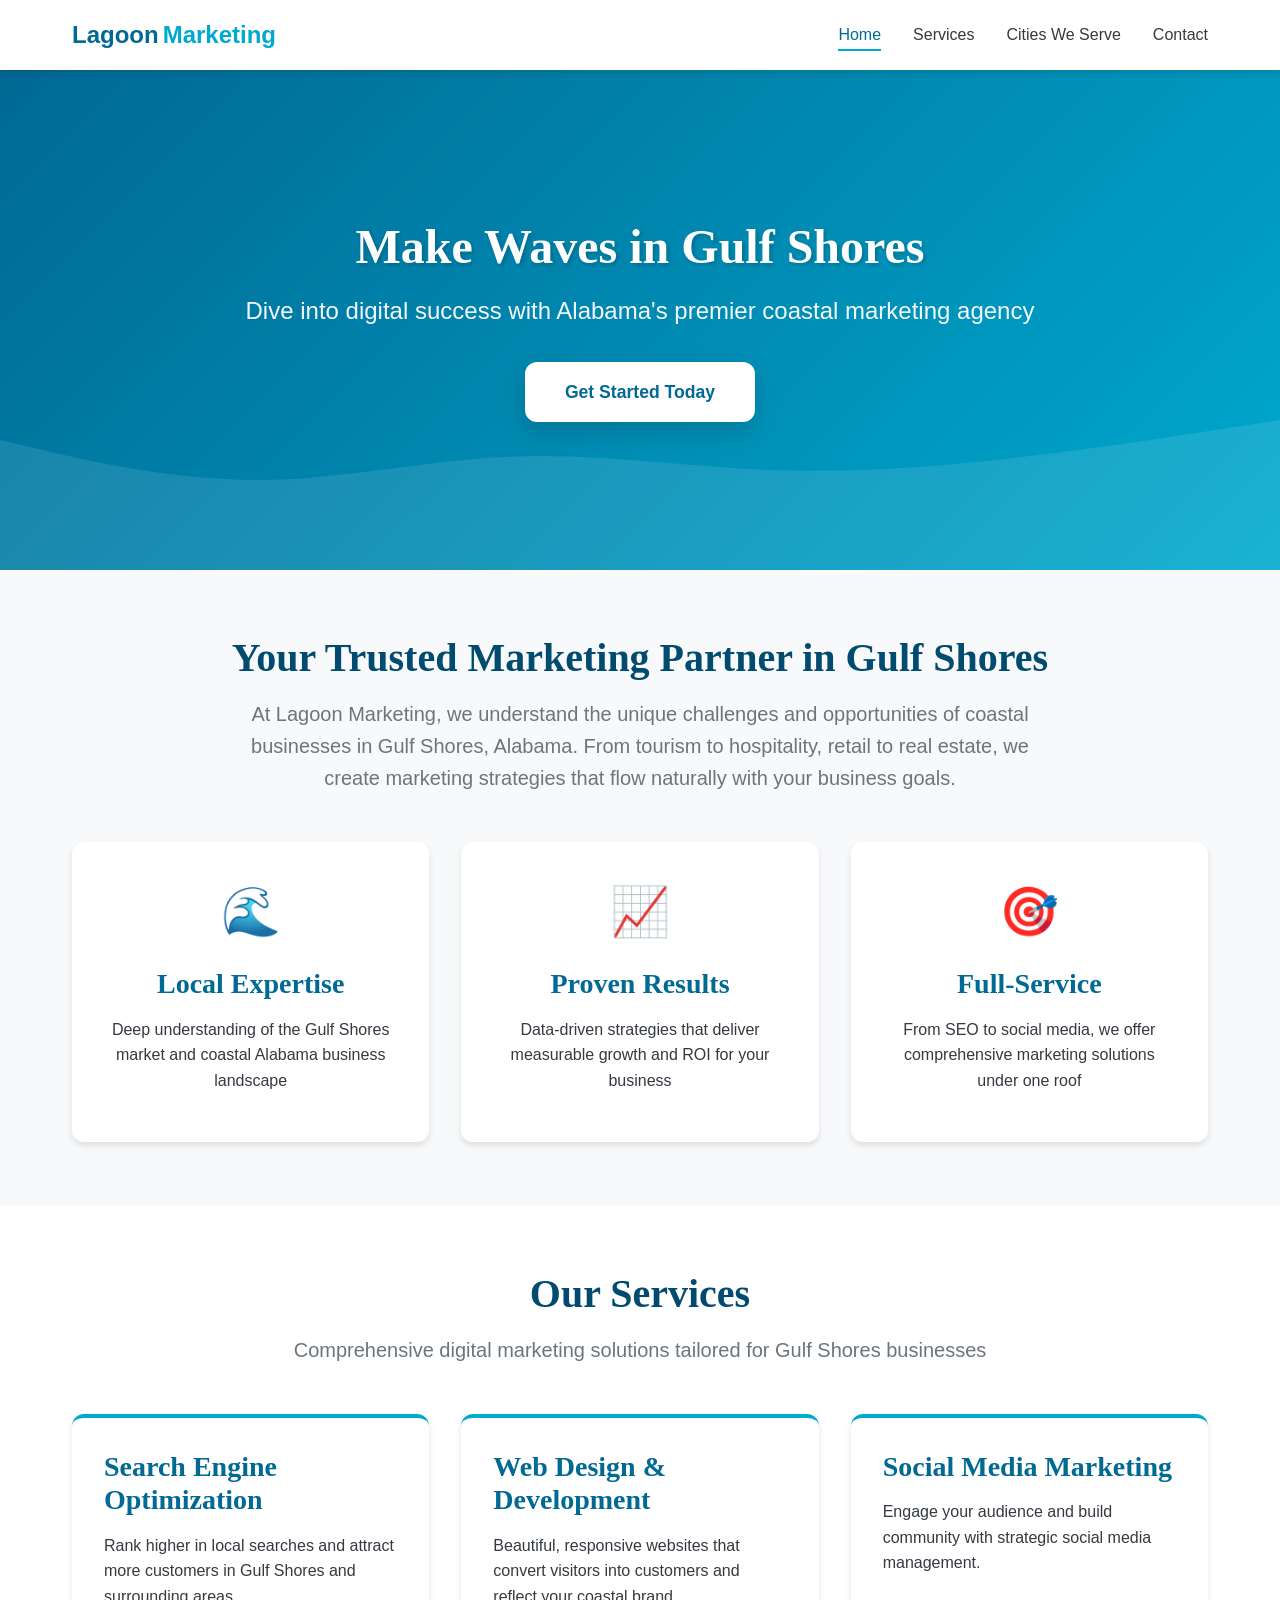
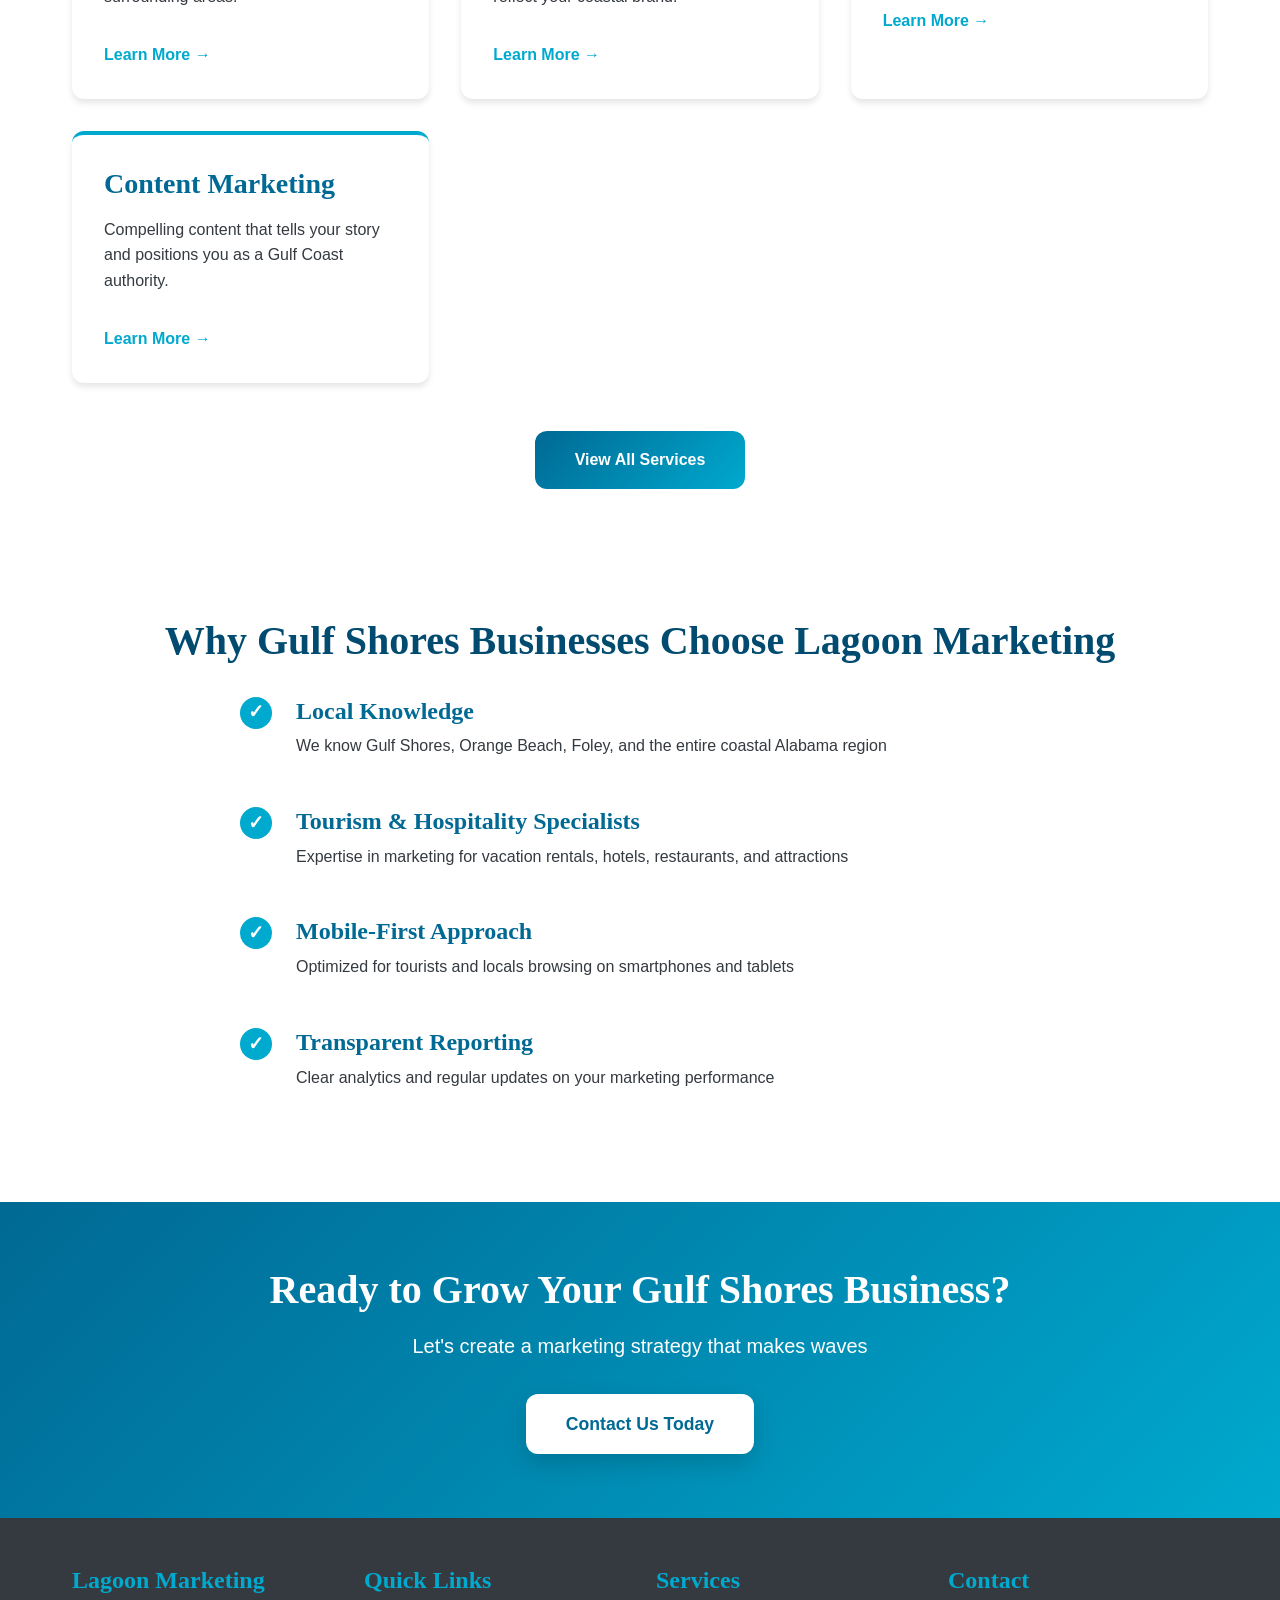
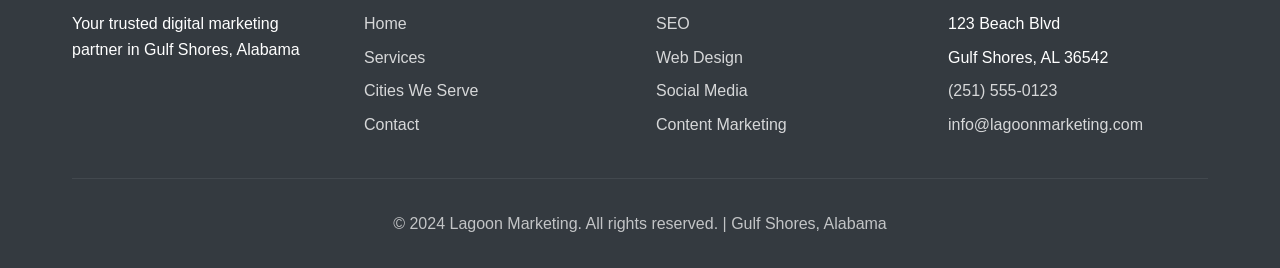
==== index.html @ 5d03fb2b "Initial commit: Lagoon Marketing website for Gulf Shores, AL Created a comprehensive, water-themed m" ====
<!DOCTYPE html>
<html lang="en">
<head>
    <meta charset="UTF-8">
    <meta name="viewport" content="width=device-width, initial-scale=1.0">
    <meta name="description" content="Lagoon Marketing - Premier digital marketing services in Gulf Shores, Alabama. Specializing in SEO, web design, social media marketing, and local business growth strategies for coastal businesses.">
    <meta name="keywords" content="Gulf Shores marketing, Alabama digital marketing, coastal business marketing, SEO Gulf Shores, web design Alabama, social media marketing">
    <meta name="author" content="Lagoon Marketing">
    <meta name="geo.region" content="US-AL">
    <meta name="geo.placename" content="Gulf Shores">
    <meta name="geo.position" content="30.2460;-87.7008">
    <meta name="ICBM" content="30.2460, -87.7008">

    <!-- Open Graph Meta Tags -->
    <meta property="og:title" content="Lagoon Marketing - Gulf Shores AL Digital Marketing Agency">
    <meta property="og:description" content="Transform your coastal business with expert digital marketing services in Gulf Shores, Alabama.">
    <meta property="og:type" content="website">
    <meta property="og:url" content="https://lagoonmarketing.com">
    <meta property="og:image" content="https://lagoonmarketing.com/images/og-image.jpg">

    <!-- Twitter Card Meta Tags -->
    <meta name="twitter:card" content="summary_large_image">
    <meta name="twitter:title" content="Lagoon Marketing - Gulf Shores AL">
    <meta name="twitter:description" content="Premier digital marketing services for coastal businesses in Gulf Shores, Alabama.">

    <title>Lagoon Marketing - Gulf Shores AL Digital Marketing Agency | SEO & Web Design</title>

    <!-- Favicon -->
    <link rel="icon" type="image/x-icon" href="/favicon.ico">

    <!-- Stylesheet -->
    <link rel="stylesheet" href="css/styles.css">

    <!-- Schema.org Markup -->
    <script type="application/ld+json">
    {
        "@context": "https://schema.org",
        "@type": "LocalBusiness",
        "name": "Lagoon Marketing",
        "image": "https://lagoonmarketing.com/images/logo.png",
        "@id": "https://lagoonmarketing.com",
        "url": "https://lagoonmarketing.com",
        "telephone": "(251) 555-0123",
        "address": {
            "@type": "PostalAddress",
            "streetAddress": "123 Beach Blvd",
            "addressLocality": "Gulf Shores",
            "addressRegion": "AL",
            "postalCode": "36542",
            "addressCountry": "US"
        },
        "geo": {
            "@type": "GeoCoordinates",
            "latitude": 30.2460,
            "longitude": -87.7008
        },
        "openingHoursSpecification": {
            "@type": "OpeningHoursSpecification",
            "dayOfWeek": [
                "Monday",
                "Tuesday",
                "Wednesday",
                "Thursday",
                "Friday"
            ],
            "opens": "09:00",
            "closes": "17:00"
        },
        "sameAs": [
            "https://www.facebook.com/lagoonmarketing",
            "https://www.instagram.com/lagoonmarketing",
            "https://www.linkedin.com/company/lagoonmarketing"
        ]
    }
    </script>
</head>
<body>
    <!-- Header -->
    <header class="header">
        <nav class="nav-container">
            <div class="logo">
                <a href="index.html">
                    <span class="logo-text">Lagoon</span>
                    <span class="logo-accent">Marketing</span>
                </a>
            </div>
            <button class="mobile-menu-toggle" aria-label="Toggle menu">
                <span></span>
                <span></span>
                <span></span>
            </button>
            <ul class="nav-menu">
                <li><a href="index.html" class="active">Home</a></li>
                <li><a href="services.html">Services</a></li>
                <li><a href="cities.html">Cities We Serve</a></li>
                <li><a href="contact.html">Contact</a></li>
            </ul>
        </nav>
    </header>

    <!-- Hero Section -->
    <section class="hero">
        <div class="wave-background">
            <svg class="waves" xmlns="http://www.w3.org/2000/svg" viewBox="0 0 1440 320" preserveAspectRatio="none">
                <path fill="rgba(255,255,255,0.1)" d="M0,96L48,112C96,128,192,160,288,160C384,160,480,128,576,122.7C672,117,768,139,864,144C960,149,1056,139,1152,122.7C1248,107,1344,85,1392,74.7L1440,64L1440,320L1392,320C1344,320,1248,320,1152,320C1056,320,960,320,864,320C768,320,672,320,576,320C480,320,384,320,288,320C192,320,96,320,48,320L0,320Z"></path>
            </svg>
        </div>
        <div class="hero-content">
            <h1 class="hero-title">Make Waves in Gulf Shores</h1>
            <p class="hero-subtitle">Dive into digital success with Alabama's premier coastal marketing agency</p>
            <a href="contact.html" class="cta-button">Get Started Today</a>
        </div>
    </section>

    <!-- About Section -->
    <section class="about-section">
        <div class="container">
            <h2 class="section-title">Your Trusted Marketing Partner in Gulf Shores</h2>
            <p class="section-description">At Lagoon Marketing, we understand the unique challenges and opportunities of coastal businesses in Gulf Shores, Alabama. From tourism to hospitality, retail to real estate, we create marketing strategies that flow naturally with your business goals.</p>
            <div class="features-grid">
                <article class="feature-card">
                    <div class="feature-icon">🌊</div>
                    <h3>Local Expertise</h3>
                    <p>Deep understanding of the Gulf Shores market and coastal Alabama business landscape</p>
                </article>
                <article class="feature-card">
                    <div class="feature-icon">📈</div>
                    <h3>Proven Results</h3>
                    <p>Data-driven strategies that deliver measurable growth and ROI for your business</p>
                </article>
                <article class="feature-card">
                    <div class="feature-icon">🎯</div>
                    <h3>Full-Service</h3>
                    <p>From SEO to social media, we offer comprehensive marketing solutions under one roof</p>
                </article>
            </div>
        </div>
    </section>

    <!-- Services Preview -->
    <section class="services-preview">
        <div class="container">
            <h2 class="section-title">Our Services</h2>
            <p class="section-intro">Comprehensive digital marketing solutions tailored for Gulf Shores businesses</p>
            <div class="services-grid">
                <article class="service-card">
                    <h3>Search Engine Optimization</h3>
                    <p>Rank higher in local searches and attract more customers in Gulf Shores and surrounding areas.</p>
                    <a href="services.html#seo" class="service-link">Learn More →</a>
                </article>
                <article class="service-card">
                    <h3>Web Design & Development</h3>
                    <p>Beautiful, responsive websites that convert visitors into customers and reflect your coastal brand.</p>
                    <a href="services.html#web-design" class="service-link">Learn More →</a>
                </article>
                <article class="service-card">
                    <h3>Social Media Marketing</h3>
                    <p>Engage your audience and build community with strategic social media management.</p>
                    <a href="services.html#social-media" class="service-link">Learn More →</a>
                </article>
                <article class="service-card">
                    <h3>Content Marketing</h3>
                    <p>Compelling content that tells your story and positions you as a Gulf Coast authority.</p>
                    <a href="services.html#content" class="service-link">Learn More →</a>
                </article>
            </div>
            <div class="text-center">
                <a href="services.html" class="cta-button-secondary">View All Services</a>
            </div>
        </div>
    </section>

    <!-- Why Choose Us -->
    <section class="why-choose-us">
        <div class="container">
            <h2 class="section-title">Why Gulf Shores Businesses Choose Lagoon Marketing</h2>
            <div class="benefits-list">
                <div class="benefit-item">
                    <span class="check-icon">✓</span>
                    <div>
                        <h4>Local Knowledge</h4>
                        <p>We know Gulf Shores, Orange Beach, Foley, and the entire coastal Alabama region</p>
                    </div>
                </div>
                <div class="benefit-item">
                    <span class="check-icon">✓</span>
                    <div>
                        <h4>Tourism & Hospitality Specialists</h4>
                        <p>Expertise in marketing for vacation rentals, hotels, restaurants, and attractions</p>
                    </div>
                </div>
                <div class="benefit-item">
                    <span class="check-icon">✓</span>
                    <div>
                        <h4>Mobile-First Approach</h4>
                        <p>Optimized for tourists and locals browsing on smartphones and tablets</p>
                    </div>
                </div>
                <div class="benefit-item">
                    <span class="check-icon">✓</span>
                    <div>
                        <h4>Transparent Reporting</h4>
                        <p>Clear analytics and regular updates on your marketing performance</p>
                    </div>
                </div>
            </div>
        </div>
    </section>

    <!-- CTA Section -->
    <section class="cta-section">
        <div class="container">
            <h2>Ready to Grow Your Gulf Shores Business?</h2>
            <p>Let's create a marketing strategy that makes waves</p>
            <a href="contact.html" class="cta-button">Contact Us Today</a>
        </div>
    </section>

    <!-- Footer -->
    <footer class="footer">
        <div class="container">
            <div class="footer-grid">
                <div class="footer-col">
                    <h4>Lagoon Marketing</h4>
                    <p>Your trusted digital marketing partner in Gulf Shores, Alabama</p>
                </div>
                <div class="footer-col">
                    <h4>Quick Links</h4>
                    <ul>
                        <li><a href="index.html">Home</a></li>
                        <li><a href="services.html">Services</a></li>
                        <li><a href="cities.html">Cities We Serve</a></li>
                        <li><a href="contact.html">Contact</a></li>
                    </ul>
                </div>
                <div class="footer-col">
                    <h4>Services</h4>
                    <ul>
                        <li><a href="services.html#seo">SEO</a></li>
                        <li><a href="services.html#web-design">Web Design</a></li>
                        <li><a href="services.html#social-media">Social Media</a></li>
                        <li><a href="services.html#content">Content Marketing</a></li>
                    </ul>
                </div>
                <div class="footer-col">
                    <h4>Contact</h4>
                    <ul>
                        <li>123 Beach Blvd</li>
                        <li>Gulf Shores, AL 36542</li>
                        <li><a href="tel:2515550123">(251) 555-0123</a></li>
                        <li><a href="mailto:info@lagoonmarketing.com">info@lagoonmarketing.com</a></li>
                    </ul>
                </div>
            </div>
            <div class="footer-bottom">
                <p>&copy; 2024 Lagoon Marketing. All rights reserved. | Gulf Shores, Alabama</p>
            </div>
        </div>
    </footer>

    <script src="js/main.js"></script>
</body>
</html>
---- css/styles.css ----
/* ===================================
   Lagoon Marketing - Water-Themed CSS
   Gulf Shores, Alabama
   =================================== */

/* ===================================
   CSS Variables - Water Theme
   =================================== */
:root {
    /* Primary Water Colors */
    --ocean-blue: #006994;
    --deep-ocean: #004B6F;
    --lagoon-teal: #00A9CE;
    --aqua: #00CED1;
    --seafoam: #7FCDCD;
    --wave-light: #B8E6E6;
    --sand-beige: #F4E4C1;
    --coral: #FF6B6B;
    --sunset-orange: #FF8C42;

    /* Neutral Colors */
    --white: #FFFFFF;
    --off-white: #F8F9FA;
    --light-gray: #E9ECEF;
    --medium-gray: #6C757D;
    --dark-gray: #343A40;
    --black: #000000;

    /* Gradients */
    --ocean-gradient: linear-gradient(135deg, #006994 0%, #00A9CE 100%);
    --wave-gradient: linear-gradient(180deg, rgba(0,169,206,0.1) 0%, rgba(0,105,148,0.05) 100%);
    --sunset-gradient: linear-gradient(135deg, #FF8C42 0%, #FF6B6B 100%);

    /* Typography */
    --font-primary: -apple-system, BlinkMacSystemFont, 'Segoe UI', Roboto, 'Helvetica Neue', Arial, sans-serif;
    --font-heading: 'Georgia', 'Times New Roman', serif;

    /* Spacing */
    --spacing-xs: 0.5rem;
    --spacing-sm: 1rem;
    --spacing-md: 2rem;
    --spacing-lg: 3rem;
    --spacing-xl: 4rem;

    /* Border Radius */
    --radius-sm: 4px;
    --radius-md: 8px;
    --radius-lg: 12px;
    --radius-xl: 20px;

    /* Shadows */
    --shadow-sm: 0 2px 4px rgba(0,0,0,0.1);
    --shadow-md: 0 4px 6px rgba(0,0,0,0.1);
    --shadow-lg: 0 10px 25px rgba(0,0,0,0.15);
    --shadow-wave: 0 8px 30px rgba(0,169,206,0.2);

    /* Transitions */
    --transition-fast: 0.2s ease;
    --transition-normal: 0.3s ease;
    --transition-slow: 0.5s ease;
}

/* ===================================
   Reset & Base Styles
   =================================== */
* {
    margin: 0;
    padding: 0;
    box-sizing: border-box;
}

html {
    scroll-behavior: smooth;
    font-size: 16px;
}

body {
    font-family: var(--font-primary);
    line-height: 1.6;
    color: var(--dark-gray);
    background-color: var(--white);
    overflow-x: hidden;
}

img {
    max-width: 100%;
    height: auto;
    display: block;
}

a {
    color: var(--ocean-blue);
    text-decoration: none;
    transition: color var(--transition-fast);
}

a:hover {
    color: var(--lagoon-teal);
}

/* ===================================
   Typography
   =================================== */
h1, h2, h3, h4, h5, h6 {
    font-family: var(--font-heading);
    line-height: 1.2;
    color: var(--deep-ocean);
    margin-bottom: 1rem;
    font-weight: 700;
}

h1 { font-size: 2.5rem; }
h2 { font-size: 2rem; }
h3 { font-size: 1.75rem; }
h4 { font-size: 1.5rem; }
h5 { font-size: 1.25rem; }
h6 { font-size: 1rem; }

p {
    margin-bottom: 1rem;
}

/* ===================================
   Layout Utilities
   =================================== */
.container {
    max-width: 1200px;
    margin: 0 auto;
    padding: 0 var(--spacing-md);
}

.text-center {
    text-align: center;
}

/* ===================================
   Header & Navigation
   =================================== */
.header {
    background: var(--white);
    box-shadow: var(--shadow-md);
    position: sticky;
    top: 0;
    z-index: 1000;
    transition: all var(--transition-normal);
}

.nav-container {
    max-width: 1200px;
    margin: 0 auto;
    padding: 1rem 2rem;
    display: flex;
    justify-content: space-between;
    align-items: center;
}

.logo a {
    font-size: 1.5rem;
    font-weight: 700;
    display: flex;
    align-items: center;
    gap: 0.25rem;
}

.logo-text {
    color: var(--ocean-blue);
}

.logo-accent {
    color: var(--lagoon-teal);
}

.nav-menu {
    display: flex;
    list-style: none;
    gap: 2rem;
    margin: 0;
}

.nav-menu li a {
    color: var(--dark-gray);
    font-weight: 500;
    padding: 0.5rem 0;
    position: relative;
    transition: color var(--transition-fast);
}

.nav-menu li a::after {
    content: '';
    position: absolute;
    bottom: 0;
    left: 0;
    width: 0;
    height: 2px;
    background: var(--lagoon-teal);
    transition: width var(--transition-normal);
}

.nav-menu li a:hover::after,
.nav-menu li a.active::after {
    width: 100%;
}

.nav-menu li a.active {
    color: var(--ocean-blue);
}

.mobile-menu-toggle {
    display: none;
    flex-direction: column;
    gap: 4px;
    background: none;
    border: none;
    cursor: pointer;
    padding: 0.5rem;
}

.mobile-menu-toggle span {
    display: block;
    width: 25px;
    height: 3px;
    background: var(--ocean-blue);
    transition: all var(--transition-fast);
    border-radius: 2px;
}

/* ===================================
   Hero Section
   =================================== */
.hero {
    position: relative;
    background: var(--ocean-gradient);
    color: var(--white);
    padding: 6rem 2rem;
    text-align: center;
    overflow: hidden;
    min-height: 500px;
    display: flex;
    align-items: center;
    justify-content: center;
}

.wave-background {
    position: absolute;
    bottom: 0;
    left: 0;
    width: 100%;
    height: 100%;
    overflow: hidden;
}

.waves {
    position: absolute;
    bottom: -10px;
    left: 0;
    width: 100%;
    height: 200px;
    animation: wave 10s linear infinite;
}

@keyframes wave {
    0% { transform: translateX(0); }
    50% { transform: translateX(-25%); }
    100% { transform: translateX(0); }
}

.hero-content {
    position: relative;
    z-index: 2;
    max-width: 800px;
}

.hero-title {
    font-size: 3rem;
    color: var(--white);
    margin-bottom: 1rem;
    text-shadow: 2px 2px 4px rgba(0,0,0,0.2);
}

.hero-subtitle {
    font-size: 1.5rem;
    margin-bottom: 2rem;
    opacity: 0.95;
}

/* ===================================
   Buttons
   =================================== */
.cta-button {
    display: inline-block;
    background: var(--white);
    color: var(--ocean-blue);
    padding: 1rem 2.5rem;
    border-radius: var(--radius-lg);
    font-weight: 700;
    font-size: 1.1rem;
    box-shadow: var(--shadow-lg);
    transition: all var(--transition-normal);
    border: none;
    cursor: pointer;
}

.cta-button:hover {
    transform: translateY(-2px);
    box-shadow: var(--shadow-wave);
    color: var(--deep-ocean);
}

.cta-button-secondary {
    display: inline-block;
    background: var(--ocean-gradient);
    color: var(--white);
    padding: 1rem 2.5rem;
    border-radius: var(--radius-lg);
    font-weight: 700;
    transition: all var(--transition-normal);
}

.cta-button-secondary:hover {
    transform: translateY(-2px);
    box-shadow: var(--shadow-wave);
    opacity: 0.9;
}

/* ===================================
   Page Header
   =================================== */
.page-header {
    background: var(--ocean-gradient);
    color: var(--white);
    padding: 4rem 2rem;
    text-align: center;
}

.page-header h1 {
    color: var(--white);
    margin-bottom: 0.5rem;
}

.page-header p {
    font-size: 1.25rem;
    opacity: 0.95;
}

/* ===================================
   Sections
   =================================== */
section {
    padding: 4rem 0;
}

.section-title {
    text-align: center;
    font-size: 2.5rem;
    margin-bottom: 1rem;
    color: var(--deep-ocean);
}

.section-description,
.section-intro {
    text-align: center;
    font-size: 1.25rem;
    color: var(--medium-gray);
    max-width: 800px;
    margin: 0 auto 3rem;
}

/* ===================================
   About Section
   =================================== */
.about-section {
    background: var(--off-white);
}

.features-grid {
    display: grid;
    grid-template-columns: repeat(auto-fit, minmax(300px, 1fr));
    gap: 2rem;
    margin-top: 3rem;
}

.feature-card {
    background: var(--white);
    padding: 2rem;
    border-radius: var(--radius-lg);
    box-shadow: var(--shadow-md);
    text-align: center;
    transition: transform var(--transition-normal);
}

.feature-card:hover {
    transform: translateY(-5px);
    box-shadow: var(--shadow-lg);
}

.feature-icon {
    font-size: 3rem;
    margin-bottom: 1rem;
}

.feature-card h3 {
    color: var(--ocean-blue);
    margin-bottom: 1rem;
}

/* ===================================
   Services Grid
   =================================== */
.services-preview {
    padding: 4rem 0;
}

.services-grid {
    display: grid;
    grid-template-columns: repeat(auto-fit, minmax(280px, 1fr));
    gap: 2rem;
    margin-bottom: 3rem;
}

.service-card {
    background: var(--white);
    padding: 2rem;
    border-radius: var(--radius-lg);
    box-shadow: var(--shadow-md);
    border-top: 4px solid var(--lagoon-teal);
    transition: all var(--transition-normal);
}

.service-card:hover {
    transform: translateY(-5px);
    box-shadow: var(--shadow-wave);
    border-top-color: var(--ocean-blue);
}

.service-card h3 {
    color: var(--ocean-blue);
    margin-bottom: 1rem;
}

.service-link {
    color: var(--lagoon-teal);
    font-weight: 600;
    display: inline-block;
    margin-top: 1rem;
}

.service-link:hover {
    color: var(--ocean-blue);
}

/* ===================================
   Services Detail Page
   =================================== */
.services-detail {
    padding: 3rem 0;
}

.service-detail {
    margin-bottom: 3rem;
}

.service-content {
    display: grid;
    grid-template-columns: 2fr 1fr;
    gap: 3rem;
    align-items: center;
}

.service-content.reverse {
    grid-template-columns: 1fr 2fr;
}

.service-content.reverse .service-text {
    order: 2;
}

.service-content.reverse .service-icon-large {
    order: 1;
}

.service-icon-large {
    font-size: 6rem;
    text-align: center;
    opacity: 0.8;
}

.service-features {
    list-style: none;
    margin: 1.5rem 0;
}

.service-features li {
    padding: 0.75rem 0;
    padding-left: 2rem;
    position: relative;
}

.service-features li::before {
    content: '✓';
    position: absolute;
    left: 0;
    color: var(--lagoon-teal);
    font-weight: 700;
    font-size: 1.2rem;
}

.service-result {
    background: var(--wave-gradient);
    padding: 1.5rem;
    border-radius: var(--radius-md);
    border-left: 4px solid var(--lagoon-teal);
    margin-top: 1.5rem;
}

.service-divider {
    height: 2px;
    background: var(--wave-gradient);
    margin: 3rem 0;
    border-radius: 2px;
}

/* ===================================
   Industries Section
   =================================== */
.industries-section {
    background: var(--off-white);
    padding: 4rem 0;
}

.industries-grid {
    display: grid;
    grid-template-columns: repeat(auto-fit, minmax(250px, 1fr));
    gap: 2rem;
}

.industry-card {
    background: var(--white);
    padding: 2rem;
    border-radius: var(--radius-md);
    text-align: center;
    box-shadow: var(--shadow-sm);
    transition: all var(--transition-normal);
}

.industry-card:hover {
    box-shadow: var(--shadow-md);
    transform: translateY(-3px);
}

.industry-card h3 {
    font-size: 1.5rem;
    margin-bottom: 0.5rem;
}

/* ===================================
   Why Choose Us
   =================================== */
.why-choose-us {
    padding: 4rem 0;
}

.benefits-list {
    max-width: 800px;
    margin: 2rem auto;
}

.benefit-item {
    display: flex;
    gap: 1.5rem;
    margin-bottom: 2rem;
    align-items: flex-start;
}

.check-icon {
    flex-shrink: 0;
    width: 2rem;
    height: 2rem;
    background: var(--lagoon-teal);
    color: var(--white);
    border-radius: 50%;
    display: flex;
    align-items: center;
    justify-content: center;
    font-weight: 700;
    font-size: 1.2rem;
}

.benefit-item h4 {
    margin-bottom: 0.5rem;
    color: var(--ocean-blue);
}

/* ===================================
   Cities Page
   =================================== */
.cities-section {
    padding: 3rem 0;
}

.cities-intro {
    font-size: 1.2rem;
    text-align: center;
    max-width: 900px;
    margin: 0 auto 3rem;
    color: var(--medium-gray);
}

.city-card-large {
    background: var(--ocean-gradient);
    color: var(--white);
    padding: 3rem;
    border-radius: var(--radius-xl);
    margin-bottom: 3rem;
    box-shadow: var(--shadow-wave);
}

.city-card-large h2 {
    color: var(--white);
    font-size: 2.5rem;
    margin-bottom: 0.5rem;
}

.city-tagline {
    font-size: 1.3rem;
    font-style: italic;
    opacity: 0.9;
    margin-bottom: 1rem;
}

.city-specialties {
    background: rgba(255,255,255,0.1);
    padding: 1.5rem;
    border-radius: var(--radius-md);
    margin: 1.5rem 0;
}

.city-specialties h3 {
    color: var(--white);
    margin-bottom: 1rem;
}

.city-specialties ul {
    list-style: none;
}

.city-specialties li {
    padding: 0.5rem 0;
    padding-left: 1.5rem;
    position: relative;
}

.city-specialties li::before {
    content: '▸';
    position: absolute;
    left: 0;
    color: var(--white);
}

.city-stats {
    font-size: 1.1rem;
    margin-top: 1.5rem;
    padding-top: 1.5rem;
    border-top: 1px solid rgba(255,255,255,0.3);
}

.cities-grid {
    display: grid;
    grid-template-columns: repeat(auto-fit, minmax(300px, 1fr));
    gap: 2rem;
    margin-bottom: 3rem;
}

.city-card {
    background: var(--white);
    padding: 2rem;
    border-radius: var(--radius-lg);
    box-shadow: var(--shadow-md);
    transition: all var(--transition-normal);
}

.city-card:hover {
    transform: translateY(-5px);
    box-shadow: var(--shadow-lg);
}

.city-header h3 {
    font-size: 1.75rem;
    color: var(--ocean-blue);
    margin-bottom: 0.25rem;
}

.city-location {
    color: var(--medium-gray);
    font-size: 0.95rem;
    margin-bottom: 1rem;
}

.city-services {
    margin-top: 1.5rem;
    padding-top: 1.5rem;
    border-top: 2px solid var(--light-gray);
}

.city-services ul {
    list-style: none;
    margin-top: 0.5rem;
}

.city-services li {
    padding: 0.25rem 0;
    padding-left: 1.25rem;
    position: relative;
    font-size: 0.95rem;
}

.city-services li::before {
    content: '•';
    position: absolute;
    left: 0;
    color: var(--lagoon-teal);
    font-size: 1.5rem;
    line-height: 1;
}

.additional-areas {
    background: var(--off-white);
    padding: 3rem;
    border-radius: var(--radius-lg);
    text-align: center;
}

.additional-areas h2 {
    margin-bottom: 2rem;
}

.areas-list {
    display: flex;
    flex-wrap: wrap;
    gap: 1rem;
    justify-content: center;
    margin-bottom: 2rem;
}

.area-item {
    background: var(--white);
    padding: 0.75rem 1.5rem;
    border-radius: var(--radius-md);
    box-shadow: var(--shadow-sm);
    font-weight: 500;
}

.areas-note {
    font-size: 1.1rem;
    color: var(--medium-gray);
}

.regional-expertise {
    padding: 4rem 0;
}

.expertise-grid {
    display: grid;
    grid-template-columns: repeat(auto-fit, minmax(250px, 1fr));
    gap: 2rem;
    margin-top: 2rem;
}

.expertise-card {
    background: var(--white);
    padding: 2rem;
    border-radius: var(--radius-lg);
    box-shadow: var(--shadow-md);
    text-align: center;
}

.expertise-card h3 {
    font-size: 1.5rem;
    margin-bottom: 1rem;
}

/* ===================================
   Contact Page
   =================================== */
.contact-section {
    padding: 3rem 0;
}

.contact-grid {
    display: grid;
    grid-template-columns: 1.5fr 1fr;
    gap: 4rem;
}

.contact-form-container h2,
.contact-info-container h2 {
    color: var(--ocean-blue);
    margin-bottom: 1rem;
}

.contact-form {
    margin-top: 2rem;
}

.form-group {
    margin-bottom: 1.5rem;
}

.form-group label {
    display: block;
    margin-bottom: 0.5rem;
    font-weight: 600;
    color: var(--dark-gray);
}

.form-group input,
.form-group select,
.form-group textarea {
    width: 100%;
    padding: 0.75rem;
    border: 2px solid var(--light-gray);
    border-radius: var(--radius-md);
    font-family: var(--font-primary);
    font-size: 1rem;
    transition: border-color var(--transition-fast);
}

.form-group input:focus,
.form-group select:focus,
.form-group textarea:focus {
    outline: none;
    border-color: var(--lagoon-teal);
}

.form-group textarea {
    resize: vertical;
    min-height: 120px;
}

.submit-button {
    background: var(--ocean-gradient);
    color: var(--white);
    padding: 1rem 3rem;
    border: none;
    border-radius: var(--radius-lg);
    font-size: 1.1rem;
    font-weight: 700;
    cursor: pointer;
    transition: all var(--transition-normal);
    width: 100%;
}

.submit-button:hover {
    transform: translateY(-2px);
    box-shadow: var(--shadow-wave);
}

.error-message {
    color: var(--coral);
    font-size: 0.875rem;
    margin-top: 0.25rem;
    display: block;
}

.success-message {
    background: #d4edda;
    color: #155724;
    padding: 1rem;
    border-radius: var(--radius-md);
    margin-top: 1rem;
    border: 1px solid #c3e6cb;
}

.error-message-box {
    background: #f8d7da;
    color: #721c24;
    padding: 1rem;
    border-radius: var(--radius-md);
    margin-top: 1rem;
    border: 1px solid #f5c6cb;
}

.contact-info-item {
    display: flex;
    gap: 1rem;
    margin-bottom: 2rem;
    align-items: flex-start;
}

.contact-icon {
    font-size: 2rem;
    flex-shrink: 0;
}

.contact-info-item h3 {
    font-size: 1.25rem;
    margin-bottom: 0.5rem;
    color: var(--ocean-blue);
}

.social-links {
    margin-top: 3rem;
    padding-top: 2rem;
    border-top: 2px solid var(--light-gray);
}

.social-icons {
    display: flex;
    gap: 1rem;
    flex-wrap: wrap;
    margin-top: 1rem;
}

.social-icon {
    background: var(--ocean-blue);
    color: var(--white);
    padding: 0.5rem 1rem;
    border-radius: var(--radius-md);
    font-size: 0.9rem;
    font-weight: 600;
    transition: all var(--transition-fast);
}

.social-icon:hover {
    background: var(--lagoon-teal);
    transform: translateY(-2px);
}

.emergency-contact {
    background: var(--wave-gradient);
    padding: 1.5rem;
    border-radius: var(--radius-lg);
    border-left: 4px solid var(--coral);
    margin-top: 2rem;
}

.emergency-contact h3 {
    color: var(--coral);
    margin-bottom: 0.5rem;
}

.small-text {
    font-size: 0.875rem;
    color: var(--medium-gray);
}

.map-section {
    padding: 0;
}

.map-placeholder {
    height: 400px;
    background: linear-gradient(135deg, var(--ocean-blue) 0%, var(--lagoon-teal) 100%);
    position: relative;
    display: flex;
    align-items: center;
    justify-content: center;
}

.map-overlay {
    text-align: center;
    color: var(--white);
    padding: 2rem;
}

.map-overlay h3 {
    color: var(--white);
    font-size: 2rem;
    margin-bottom: 0.5rem;
}

.faq-section {
    background: var(--off-white);
    padding: 4rem 0;
}

.faq-grid {
    display: grid;
    grid-template-columns: repeat(auto-fit, minmax(300px, 1fr));
    gap: 2rem;
    margin-top: 2rem;
}

.faq-item {
    background: var(--white);
    padding: 2rem;
    border-radius: var(--radius-lg);
    box-shadow: var(--shadow-sm);
}

.faq-item h3 {
    color: var(--ocean-blue);
    font-size: 1.25rem;
    margin-bottom: 1rem;
}

/* ===================================
   CTA Section
   =================================== */
.cta-section {
    background: var(--ocean-gradient);
    color: var(--white);
    padding: 4rem 2rem;
    text-align: center;
}

.cta-section h2 {
    color: var(--white);
    font-size: 2.5rem;
    margin-bottom: 1rem;
}

.cta-section p {
    font-size: 1.25rem;
    margin-bottom: 2rem;
}

/* ===================================
   Footer
   =================================== */
.footer {
    background: var(--dark-gray);
    color: var(--white);
    padding: 3rem 0 1rem;
}

.footer-grid {
    display: grid;
    grid-template-columns: repeat(auto-fit, minmax(250px, 1fr));
    gap: 2rem;
    margin-bottom: 2rem;
}

.footer-col h4 {
    color: var(--lagoon-teal);
    margin-bottom: 1rem;
}

.footer-col ul {
    list-style: none;
}

.footer-col ul li {
    margin-bottom: 0.5rem;
}

.footer-col a {
    color: var(--white);
    opacity: 0.8;
    transition: opacity var(--transition-fast);
}

.footer-col a:hover {
    opacity: 1;
    color: var(--lagoon-teal);
}

.footer-bottom {
    text-align: center;
    padding-top: 2rem;
    border-top: 1px solid rgba(255,255,255,0.1);
    opacity: 0.7;
}

/* ===================================
   Responsive Design
   =================================== */

/* Tablet */
@media (max-width: 968px) {
    h1 { font-size: 2rem; }
    h2 { font-size: 1.75rem; }

    .hero-title {
        font-size: 2.5rem;
    }

    .service-content,
    .service-content.reverse {
        grid-template-columns: 1fr;
    }

    .service-content.reverse .service-text,
    .service-content.reverse .service-icon-large {
        order: initial;
    }

    .service-icon-large {
        font-size: 4rem;
    }

    .contact-grid {
        grid-template-columns: 1fr;
        gap: 3rem;
    }
}

/* Mobile */
@media (max-width: 768px) {
    .mobile-menu-toggle {
        display: flex;
    }

    .nav-menu {
        position: absolute;
        top: 100%;
        left: 0;
        right: 0;
        background: var(--white);
        flex-direction: column;
        gap: 0;
        padding: 1rem 0;
        box-shadow: var(--shadow-lg);
        display: none;
    }

    .nav-menu.active {
        display: flex;
    }

    .nav-menu li {
        padding: 0 2rem;
    }

    .nav-menu li a {
        display: block;
        padding: 1rem 0;
    }

    .hero {
        padding: 4rem 1rem;
        min-height: 400px;
    }

    .hero-title {
        font-size: 2rem;
    }

    .hero-subtitle {
        font-size: 1.25rem;
    }

    .section-title {
        font-size: 2rem;
    }

    .features-grid,
    .services-grid,
    .cities-grid {
        grid-template-columns: 1fr;
    }

    .city-card-large {
        padding: 2rem;
    }

    .areas-list {
        flex-direction: column;
    }
}

@media (max-width: 480px) {
    .container {
        padding: 0 1rem;
    }

    section {
        padding: 3rem 0;
    }

    .hero-title {
        font-size: 1.75rem;
    }

    .hero-subtitle {
        font-size: 1.1rem;
    }

    .cta-button,
    .cta-button-secondary {
        padding: 0.875rem 2rem;
        font-size: 1rem;
    }
}

/* ===================================
   Accessibility
   =================================== */
.sr-only {
    position: absolute;
    width: 1px;
    height: 1px;
    padding: 0;
    margin: -1px;
    overflow: hidden;
    clip: rect(0,0,0,0);
    white-space: nowrap;
    border-width: 0;
}

/* Focus styles */
a:focus,
button:focus,
input:focus,
select:focus,
textarea:focus {
    outline: 2px solid var(--lagoon-teal);
    outline-offset: 2px;
}

/* Reduced motion */
@media (prefers-reduced-motion: reduce) {
    *,
    *::before,
    *::after {
        animation-duration: 0.01ms !important;
        animation-iteration-count: 1 !important;
        transition-duration: 0.01ms !important;
    }
}

/* ===================================
   Print Styles
   =================================== */
@media print {
    .header,
    .footer,
    .cta-section,
    .mobile-menu-toggle {
        display: none;
    }

    body {
        color: #000;
        background: #fff;
    }

    a {
        text-decoration: underline;
    }
}
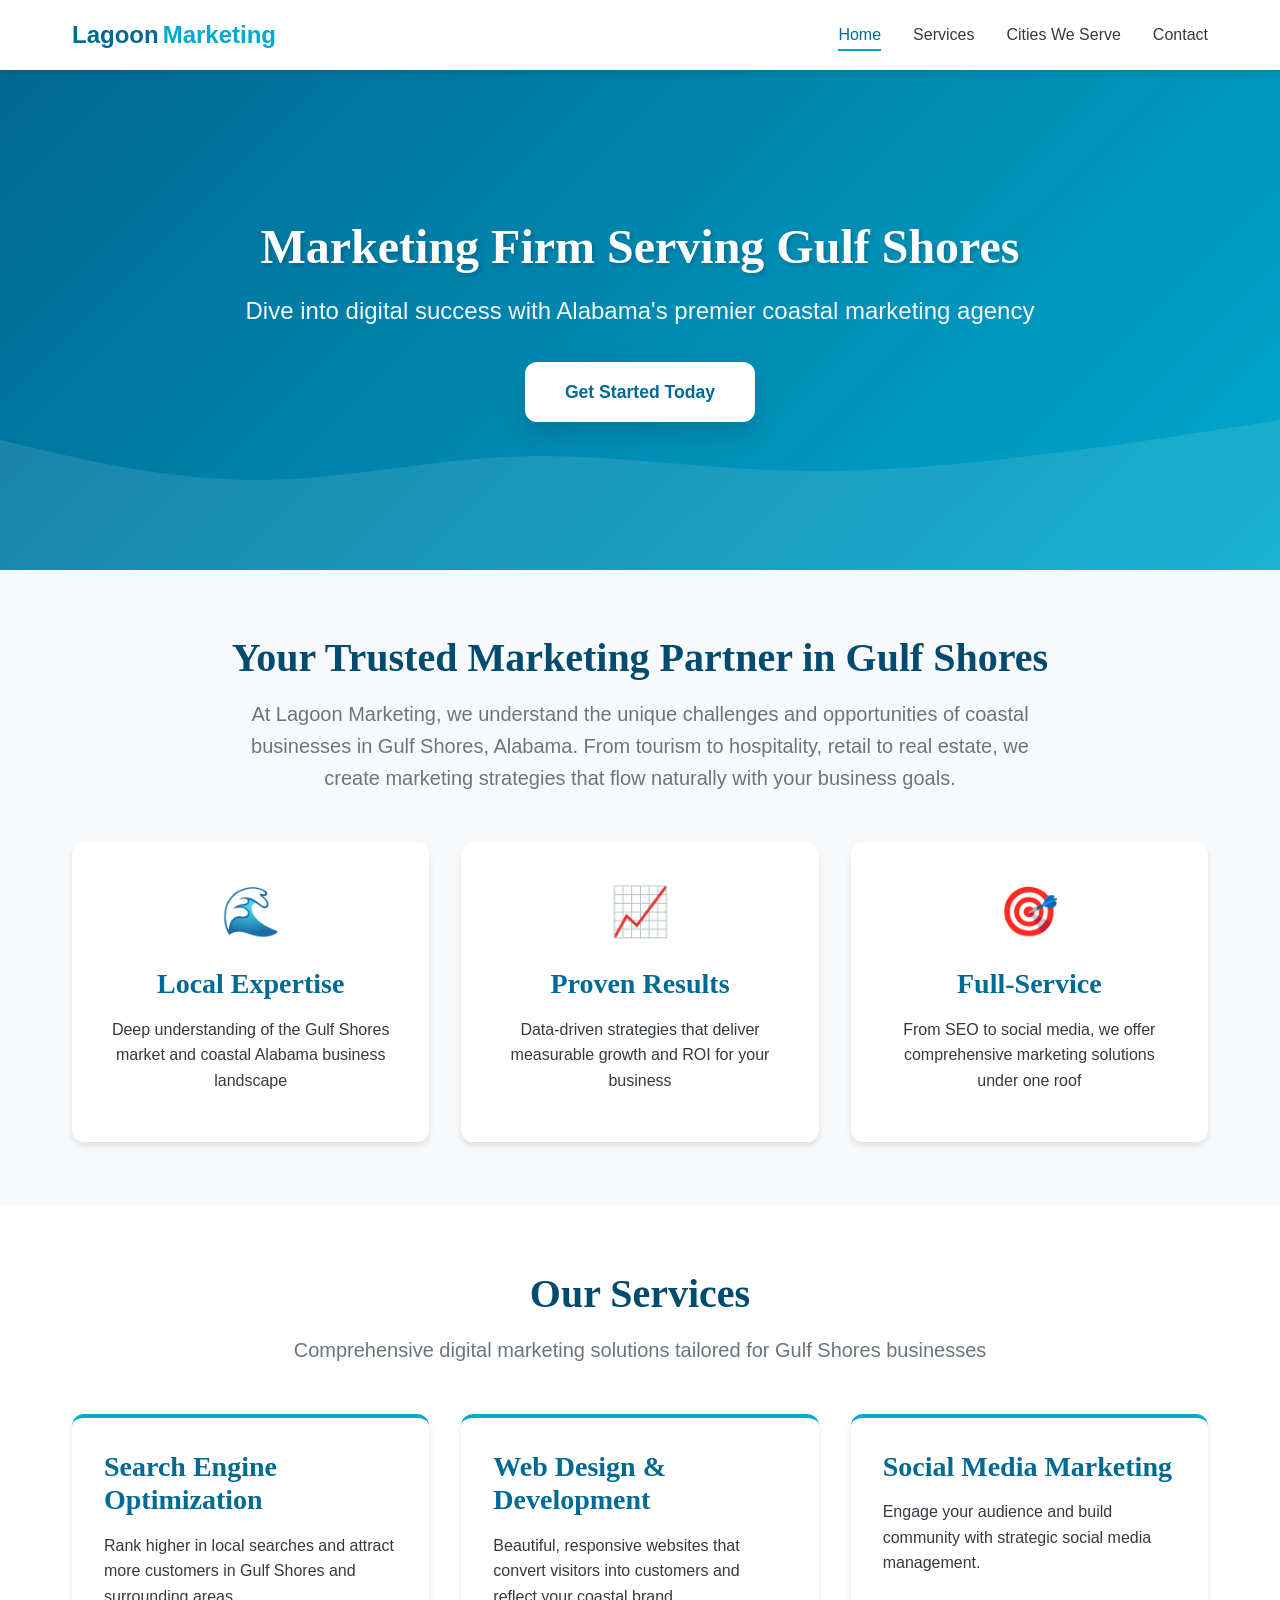
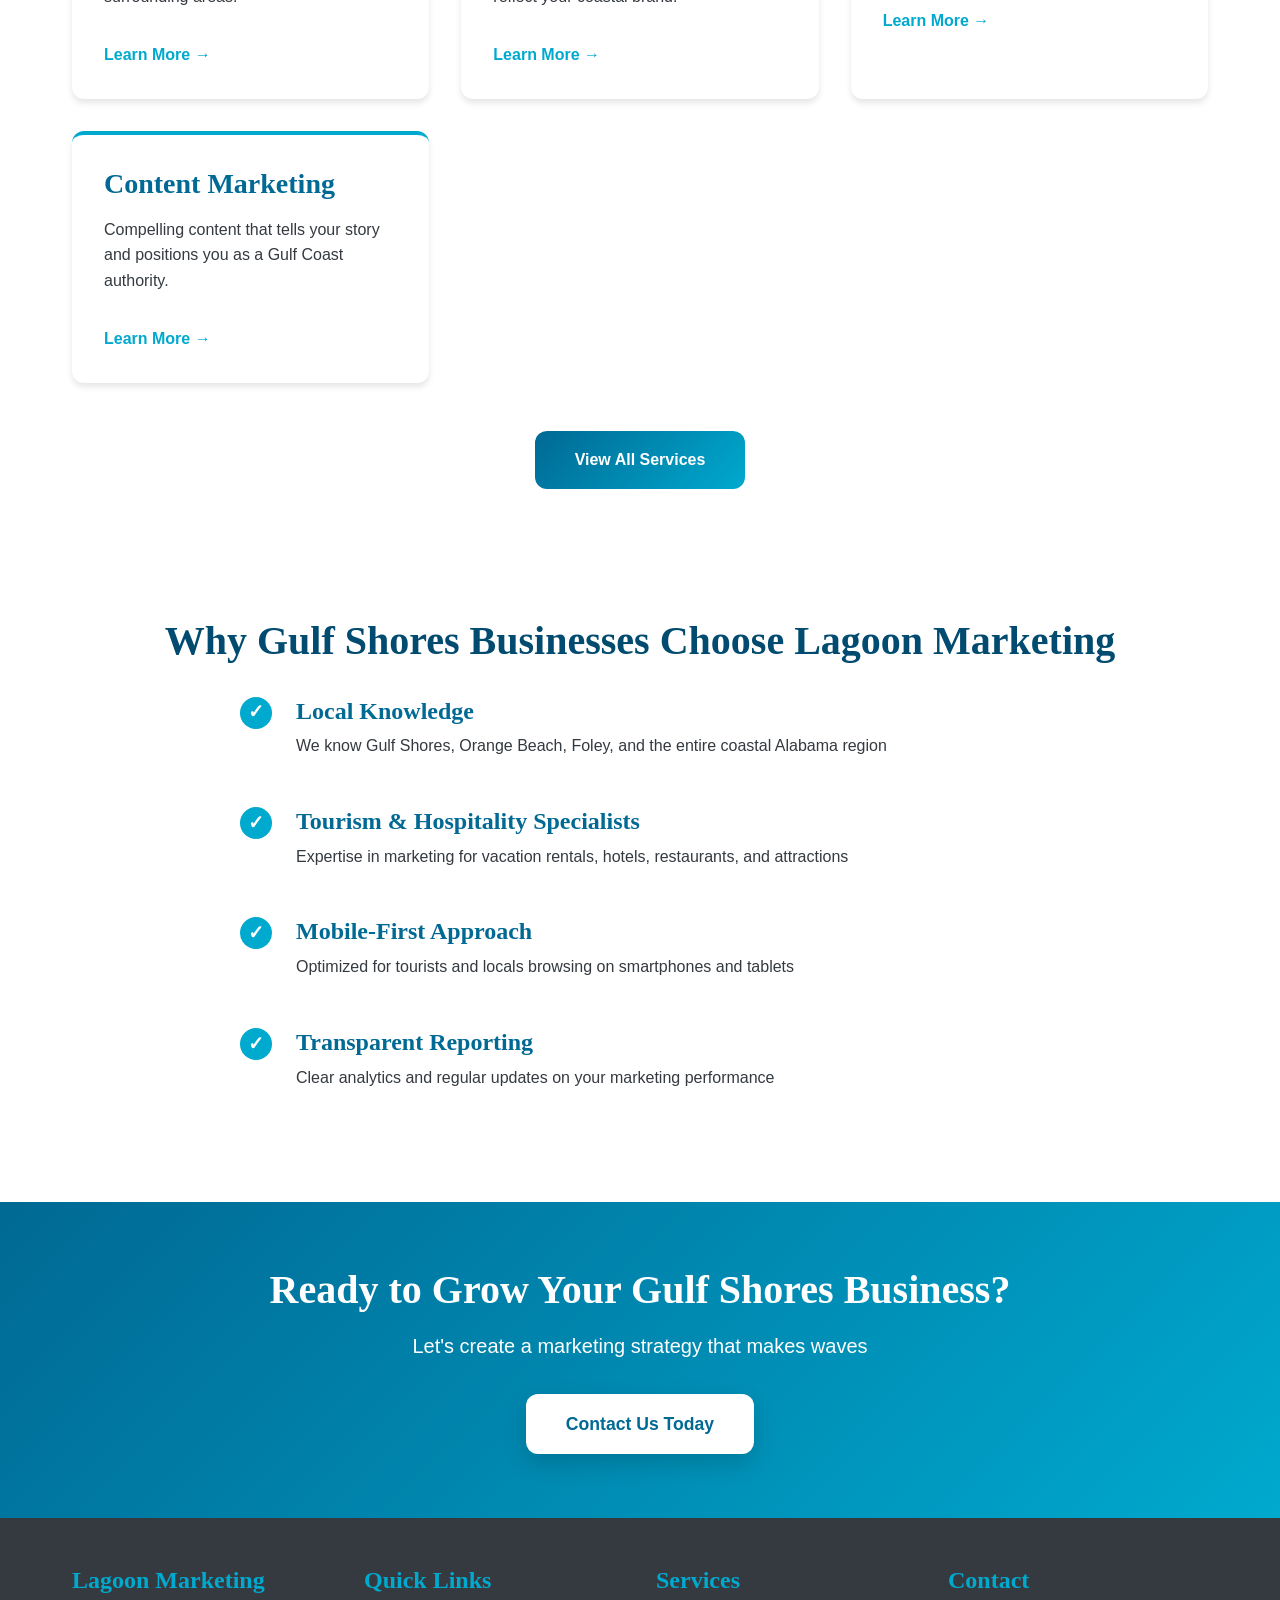
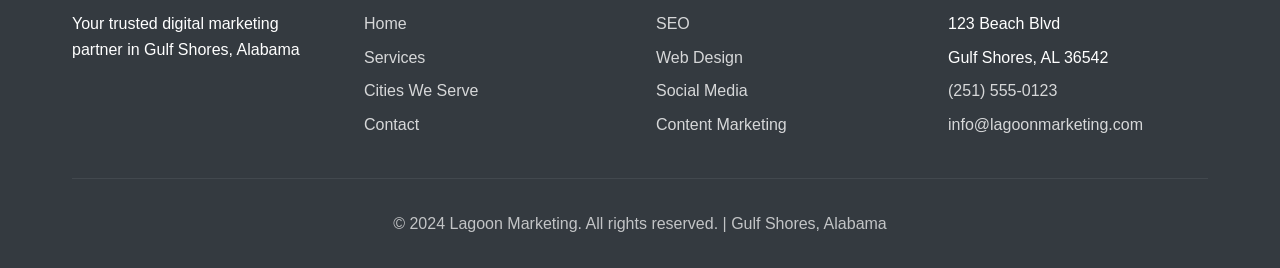
==== commit d84e5e73: "Update homepage headline to 'Marketing Firm Serving Gulf Shores'" ====
--- a/index.html
+++ b/index.html
@@ -11,12 +11,15 @@
     <meta name="geo.position" content="30.2460;-87.7008">
     <meta name="ICBM" content="30.2460, -87.7008">
 
+    <!-- Canonical URL -->
+    <link rel="canonical" href="https://gulfshoresmarketing.com/">
+
     <!-- Open Graph Meta Tags -->
     <meta property="og:title" content="Lagoon Marketing - Gulf Shores AL Digital Marketing Agency">
     <meta property="og:description" content="Transform your coastal business with expert digital marketing services in Gulf Shores, Alabama.">
     <meta property="og:type" content="website">
-    <meta property="og:url" content="https://lagoonmarketing.com">
-    <meta property="og:image" content="https://lagoonmarketing.com/images/og-image.jpg">
+    <meta property="og:url" content="https://gulfshoresmarketing.com/">
+    <meta property="og:image" content="https://gulfshoresmarketing.com/images/og-image.jpg">
 
     <!-- Twitter Card Meta Tags -->
     <meta name="twitter:card" content="summary_large_image">
@@ -37,9 +40,9 @@
         "@context": "https://schema.org",
         "@type": "LocalBusiness",
         "name": "Lagoon Marketing",
-        "image": "https://lagoonmarketing.com/images/logo.png",
-        "@id": "https://lagoonmarketing.com",
-        "url": "https://lagoonmarketing.com",
+        "image": "https://gulfshoresmarketing.com/images/logo.png",
+        "@id": "https://gulfshoresmarketing.com",
+        "url": "https://gulfshoresmarketing.com",
         "telephone": "(251) 555-0123",
         "address": {
             "@type": "PostalAddress",
@@ -106,7 +109,7 @@
             </svg>
         </div>
         <div class="hero-content">
-            <h1 class="hero-title">Make Waves in Gulf Shores</h1>
+            <h1 class="hero-title">Marketing Firm Serving Gulf Shores</h1>
             <p class="hero-subtitle">Dive into digital success with Alabama's premier coastal marketing agency</p>
             <a href="contact.html" class="cta-button">Get Started Today</a>
         </div>
